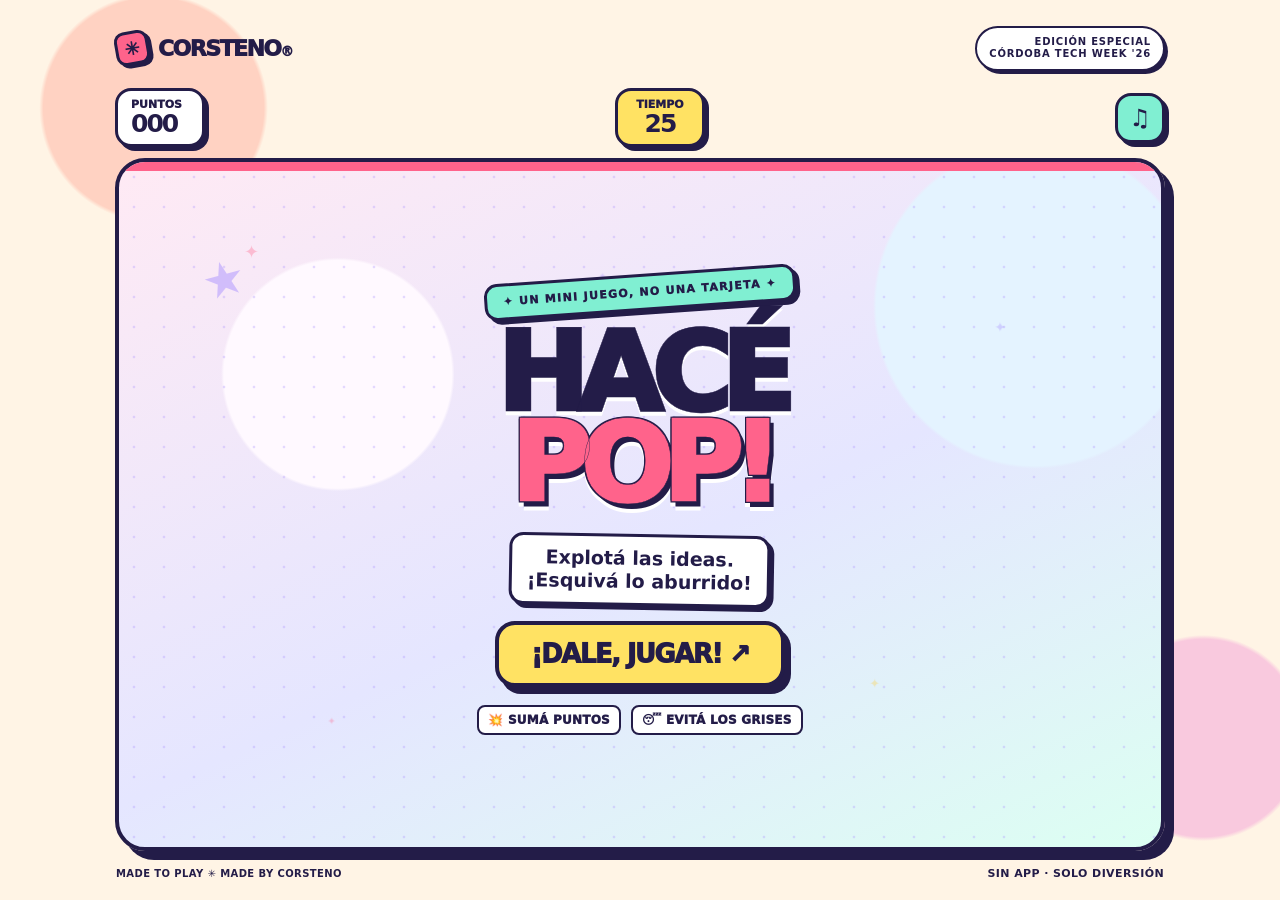
==== techweek/index.html @ 60bf5d89 "feat: add COR-247 Tech Week POP game" ====
<!doctype html>
<html lang="es-AR">
<head>
  <meta charset="UTF-8">
  <meta name="viewport" content="width=device-width,initial-scale=1,viewport-fit=cover">
  <meta name="theme-color" content="#fff1de">
  <meta name="description" content="Un minijuego de Corsteno: explotá ideas, sumá combos y rompé el aburrimiento.">
  <link rel="icon" href="data:,">
  <title>¡Hacé POP! — Corsteno Play Lab</title>
  <style>
    :root{--ink:#231c48;--cream:#fff4e5;--pink:#ff638b;--lemon:#ffe263;--mint:#80efd2;--purple:#ab93ff;--blue:#6ccdf7;--shadow:#231c48}
    *{box-sizing:border-box}
    html{height:100%;background:var(--cream)}
    body{min-height:100%;margin:0;color:var(--ink);background:radial-gradient(circle at 12% 12%,#ffd2c2 0 8%,transparent 8.3%),radial-gradient(circle at 94% 82%,#f9c9de 0 7%,transparent 7.3%),var(--cream);font-family:system-ui,-apple-system,BlinkMacSystemFont,"Segoe UI",sans-serif;overflow-x:hidden}
    button,a{font:inherit}
    button:focus-visible,a:focus-visible{outline:4px solid #005fd1;outline-offset:4px}
    .app{width:min(100% - 26px,1050px);min-height:100svh;margin:auto;padding:15px 0 22px;display:flex;flex-direction:column;gap:12px}
    .topbar{min-height:56px;display:flex;justify-content:space-between;align-items:center;gap:12px}
    .logo{display:flex;align-items:center;gap:9px;font-weight:1000;font-size:clamp(16px,3.2vw,22px);letter-spacing:-.07em;white-space:nowrap}
    .logo-mark{width:34px;height:34px;display:grid;place-items:center;background:var(--pink);border:3px solid var(--ink);border-radius:10px;box-shadow:3px 3px 0 var(--ink);transform:rotate(-10deg);font-size:18px;letter-spacing:0}
    .event-tag{font-size:10px;text-align:right;font-weight:900;line-height:1.25;letter-spacing:.08em;background:#fff;border:2px solid var(--ink);border-radius:99px;padding:8px 12px;box-shadow:3px 3px 0 var(--ink)}
    .game-shell{flex:1;min-height:0;display:flex;flex-direction:column;gap:11px}
    .hud{display:flex;justify-content:space-between;align-items:center;gap:9px;min-height:52px}
    .pill{min-width:90px;padding:8px 13px;border:3px solid var(--ink);border-radius:16px;background:#fff;box-shadow:4px 4px 0 var(--ink);font-size:11px;font-weight:1000;line-height:1.12}
    .pill strong{font-variant-numeric:tabular-nums;display:block;font-size:25px;letter-spacing:-.08em;line-height:1}
    .pill-time{background:var(--lemon);text-align:center;min-width:90px}
    .pill-score{background:#fff;text-align:left}
    .sound-btn{width:50px;height:50px;border:3px solid var(--ink);border-radius:16px;background:var(--mint);color:var(--ink);box-shadow:4px 4px 0 var(--ink);cursor:pointer;font-size:24px;display:grid;place-items:center}
    .arena{position:relative;isolation:isolate;flex:1;min-height:430px;overflow:hidden;border:4px solid var(--ink);border-radius:30px;background:radial-gradient(circle at 21% 31%,#fff9ff 0 12%,transparent 12.3%),radial-gradient(circle at 88% 21%,#e4f3ff 0 15%,transparent 15.3%),linear-gradient(155deg,#ffeaf4 0%,#e5e6ff 55%,#dcfff2 100%);box-shadow:9px 9px 0 var(--ink);touch-action:none;user-select:none;-webkit-user-select:none}
    .arena::before{content:"";position:absolute;inset:0;opacity:.32;pointer-events:none;background-image:radial-gradient(var(--purple) 1.5px,transparent 1.6px);background-size:30px 30px}
    .arena::after{content:"★";position:absolute;top:13%;left:8%;pointer-events:none;z-index:0;color:var(--purple);font-size:48px;transform:rotate(-15deg);opacity:.5}
    canvas{position:absolute;inset:0;width:100%;height:100%;display:block;z-index:1;touch-action:none;cursor:crosshair}
    .screen{position:absolute;inset:0;z-index:4;display:flex;flex-direction:column;align-items:center;justify-content:center;padding:20px 18px;text-align:center;pointer-events:auto}
    .screen[hidden]{display:none}
    .sticker{display:inline-flex;gap:6px;align-items:center;justify-content:center;padding:9px 16px;border:3px solid var(--ink);border-radius:13px;background:var(--mint);box-shadow:4px 4px 0 var(--ink);font-size:11px;font-weight:1000;letter-spacing:.12em;text-transform:uppercase;transform:rotate(-4deg)}
    .start-title{margin:17px 0 7px;color:var(--ink);font-size:clamp(48px,11.3vw,100px);line-height:.84;letter-spacing:-.095em;font-weight:1000;text-wrap:balance;text-transform:uppercase;-webkit-text-stroke:.4px var(--ink);filter:drop-shadow(0 4px 0 #fff)}
    .start-title em{display:block;color:var(--pink);font-style:normal;text-shadow:4px 5px 0 var(--ink),-1px -1px 0 var(--ink),1px -1px 0 var(--ink),-1px 1px 0 var(--ink)}
    .start-sub{margin:16px 0 15px;max-width:320px;font-size:clamp(14px,3.2vw,19px);font-weight:850;line-height:1.22;background:#fff;box-shadow:4px 4px 0 var(--ink);border:3px solid var(--ink);border-radius:14px;padding:10px 15px;transform:rotate(1deg)}
    .big-button{border:4px solid var(--ink);background:var(--lemon);color:var(--ink);border-radius:20px;padding:14px 32px;min-height:66px;cursor:pointer;box-shadow:6px 7px 0 var(--ink);font-size:clamp(20px,4vw,26px);font-weight:1000;letter-spacing:-.06em;transition:transform .12s,box-shadow .12s}
    .big-button:active{transform:translate(5px,5px);box-shadow:1px 2px 0 var(--ink)}
    .instructions{display:flex;gap:10px;align-items:center;justify-content:center;margin:18px 0 0;font-size:12px;font-weight:1000;text-transform:uppercase;letter-spacing:.02em;flex-wrap:wrap}
    .instructions span{padding:6px 9px;background:#fff;border-radius:8px;border:2px solid var(--ink)}
    .countdown-overlay{position:absolute;inset:0;z-index:7;display:grid;place-items:center;font-weight:1000;font-size:clamp(100px,26vw,230px);color:var(--pink);-webkit-text-stroke:5px var(--ink);text-shadow:8px 8px 0 #fff;pointer-events:none}
    .countdown-overlay[hidden]{display:none}
    .countdown-pop{animation:popIn .7s ease both}
    @keyframes popIn{0%{transform:scale(.25) rotate(-14deg);opacity:0}35%{transform:scale(1.17) rotate(7deg);opacity:1}100%{transform:scale(1) rotate(0deg);opacity:.5}}
    .combo-banner{position:absolute;top:25%;left:50%;z-index:5;transform:translateX(-50%) rotate(-8deg);padding:7px 18px;background:var(--lemon);border:3px solid var(--ink);border-radius:13px;box-shadow:4px 5px 0 var(--ink);font-size:clamp(22px,5vw,37px);font-weight:1000;letter-spacing:-.06em;white-space:nowrap;pointer-events:none;opacity:0}
    .combo-banner.shout{animation:combo .62s ease-out both}
    @keyframes combo{0%{opacity:0;transform:translate(-50%,20px) scale(.5) rotate(-13deg)}25%{opacity:1;transform:translate(-50%,0) scale(1.15) rotate(-8deg)}78%{opacity:1}100%{opacity:0;transform:translate(-50%,-26px) scale(1) rotate(2deg)}}
    .result-title{font-size:clamp(39px,9vw,86px);font-weight:1000;line-height:.86;letter-spacing:-.08em;text-transform:uppercase;margin:17px 0 6px;text-wrap:balance}
    .result-title .hot{color:var(--pink);text-shadow:3px 4px 0 var(--ink)}
    .result-points{margin:14px auto 7px;font-size:clamp(21px,5vw,30px);font-weight:1000;background:#fff;border:3px solid var(--ink);border-radius:18px;padding:10px 20px;box-shadow:5px 6px 0 var(--ink)}
    .result-points strong{font-size:clamp(32px,8vw,55px);letter-spacing:-.08em}
    .result-line{max-width:360px;font-size:clamp(13px,3vw,18px);font-weight:850;line-height:1.25;margin:12px 0 17px}
    .result-actions{display:flex;justify-content:center;align-items:center;flex-wrap:wrap;gap:12px}
    .result-actions .big-button{font-size:17px;min-height:56px;padding:11px 17px;background:var(--mint)}
    .secondary-button{display:inline-flex;justify-content:center;align-items:center;gap:5px;border:3px solid var(--ink);border-radius:14px;background:#fff;box-shadow:4px 4px 0 var(--ink);color:var(--ink);padding:13px 17px;text-decoration:none;cursor:pointer;font-size:16px;font-weight:1000}
    .result-links{display:flex;justify-content:center;gap:20px;flex-wrap:wrap;margin-top:22px;font-weight:850;font-size:13px}
    .result-links a{color:var(--ink);text-underline-offset:3px}
    .footer{display:flex;align-items:center;justify-content:space-between;gap:10px;font-size:10px;font-weight:900;letter-spacing:.04em;padding:5px 1px 0}
    .footer a{color:var(--ink)}
    .footer .hint{font-size:11px;font-weight:850}
    .progress-track{position:absolute;top:0;left:0;right:0;height:9px;z-index:3;background:rgba(35,28,72,.12)}
    .progress-fill{height:100%;width:100%;background:var(--pink);transform-origin:left center;transition:transform .1s linear}
    .guide{position:absolute;bottom:14px;left:50%;z-index:2;transform:translateX(-50%);font-size:11px;font-weight:1000;letter-spacing:.06em;white-space:nowrap;pointer-events:none;color:var(--ink);background:rgba(255,255,255,.85);padding:7px 10px;border-radius:50px;border:2px solid var(--ink);transition:opacity .4s}
    .guide[hidden]{display:none}
    @media (min-width:780px){.app{height:100svh;min-height:690px;max-height:1000px;padding:20px 0}.arena{min-height:430px}.start-title{font-size:clamp(77px,8.5vw,117px)}.screen{padding:35px}}
    @media (max-width:480px){.app{min-height:100svh;height:100svh;max-height:900px;padding:9px 0 15px;gap:8px}.topbar{min-height:46px}.logo-mark{width:28px;height:28px;font-size:14px}.event-tag{font-size:9px;padding:7px 9px}.game-shell{gap:8px}.hud{min-height:46px}.pill{min-width:82px;padding:6px 12px;border-width:2.5px}.pill strong{font-size:22px}.sound-btn{width:43px;height:43px;border-width:2.5px}.arena{min-height:0;border-radius:25px;box-shadow:6px 6px 0 var(--ink)}.sticker{font-size:10px}.start-title{font-size:clamp(52px,14vw,82px);margin-top:24px}.start-sub{margin-top:21px;margin-bottom:20px;font-size:16px}.big-button{min-height:62px}.instructions{margin-top:25px;font-size:10px;gap:7px}.footer{font-size:9px;min-height:20px}}
    @media (max-width:350px){.app{width:calc(100% - 17px)}.start-title{font-size:50px}.screen{padding:10px}.result-title{font-size:40px}.result-actions{gap:9px}.result-actions .big-button,.secondary-button{font-size:14px}.event-tag{font-size:8px}}
    @media (prefers-reduced-motion:reduce){*,*::before,*::after{animation-duration:.01ms!important;transition-duration:.01ms!important}}
  </style>
</head>
<body>
  <div class="app">
    <header class="topbar">
      <div class="logo" aria-label="Corsteno"><span class="logo-mark" aria-hidden="true">✳</span><span>CORSTENO<span style="font-size:.6em;letter-spacing:-.03em">®</span></span></div>
      <div class="event-tag">EDICIÓN ESPECIAL<br>CÓRDOBA TECH WEEK '26</div>
    </header>
    <main class="game-shell">
      <div class="hud" aria-live="off">
        <div class="pill pill-score">PUNTOS<strong id="score">000</strong></div>
        <div class="pill pill-time">TIEMPO<strong id="time">25</strong></div>
        <button id="soundBtn" class="sound-btn" type="button" title="Activar o desactivar sonido" aria-label="Desactivar sonido" aria-pressed="true">♫</button>
      </div>
      <section class="arena" id="arena" aria-label="Área del minijuego: explotá burbujas de colores y evitá las grises. Con teclado, presioná Espacio o Enter para explotar la burbuja más cercana" aria-keyshortcuts="Space Enter">
        <div class="progress-track"><div class="progress-fill" id="progress"></div></div>
        <canvas id="game" aria-hidden="true"></canvas>
        <div class="guide" id="guide" hidden>DESLIZÁ O TOCÁ LAS BURBUJAS ✨</div>
        <div class="combo-banner" id="comboBanner" aria-hidden="true"></div>
        <div class="countdown-overlay" id="countdown" aria-hidden="true" hidden>3</div>
        <div class="screen" id="startScreen">
          <span class="sticker">✦ UN MINI JUEGO, NO UNA TARJETA ✦</span>
          <h1 class="start-title">HACÉ <em>POP!</em></h1>
          <p class="start-sub">Explotá las ideas. <br>¡Esquivá lo aburrido!</p>
          <button class="big-button" id="playBtn" type="button">¡DALE, JUGAR! <span aria-hidden="true">↗</span></button>
          <div class="instructions" aria-hidden="true"><span>💥 SUMÁ PUNTOS</span><span>😴 EVITÁ LOS GRISES</span></div>
        </div>
        <div class="screen" id="endScreen" hidden aria-live="polite">
          <span class="sticker" id="rankSticker">★ LO HICISTE ★</span>
          <h2 class="result-title" id="endTitle">SOS PURO <span class="hot">WOW.</span></h2>
          <p class="result-points"><strong id="endScore">0</strong> PUNTOS</p>
          <p class="result-line">¿Te imaginás un juego así con tu marca?</p>
          <div class="result-actions">
            <a class="big-button" id="contactBtn" href="mailto:contact@corsteno.com?subject=Quiero%20una%20activaci%C3%B3n%20interactiva" style="text-decoration:none;display:inline-flex;align-items:center;justify-content:center">HAGAMOS UNO ↗</a>
            <button class="secondary-button" id="againBtn" type="button">↻ OTRA VEZ</button>
          </div>
          <div class="result-links"><a id="saveContact" href="#">+ GUARDAR CONTACTO</a><a href="https://corsteno.com/" rel="noopener" target="_blank">VER QUÉ HACEMOS ↗</a></div>
        </div>
      </section>
      <footer class="footer"><span>MADE TO PLAY ✳ MADE BY CORSTENO</span><span class="hint">SIN APP · SOLO DIVERSIÓN</span></footer>
    </main>
  </div>
  <script>
  (()=>{
    'use strict';
    const $ = s=>document.querySelector(s);
    const cv=$('#game'),ctx=cv.getContext('2d');
    const arena=$('#arena'),startScreen=$('#startScreen'),endScreen=$('#endScreen');
    const scoreText=$('#score'),timeText=$('#time'),progress=$('#progress');
    const countdownEl=$('#countdown'),guide=$('#guide'),banner=$('#comboBanner');
    const TOTAL=25, types=[
      {tag:'WOW',color:'#ffdd53',light:'#fff6ad',points:10},
      {tag:'IDEA',color:'#ff668c',light:'#ffc3d3',points:10},
      {tag:'PLAY',color:'#73e7c8',light:'#c6fff0',points:10},
      {tag:'3D',color:'#6fc9ff',light:'#c8edff',points:15},
      {tag:'x2',color:'#aa93ff',light:'#e7dbff',points:25,rare:true},
      {tag:'ZZZ',color:'#a4a4bb',light:'#ececf3',points:-20,bad:true}
    ];
    let w=0,h=0,dpr=1,objects=[],particles=[],floats=[],trails=[];
    let state='ready',score=0,best=0,combo=0,lastHit=0,timeLeft=TOTAL,elapsed=0,spawnIn=0;
    let lastFrame=0,countIndex=0,countTimer=0,pointerDown=false,lastPointer=null,sound=true,audio=null;
    let sessionId=0,frameTick=0;
    try{best=Number(localStorage.getItem('corstenoPopBest')||0)||0}catch(e){}
    const rand=(a,b)=>a+Math.random()*(b-a);
    const clamp=(v,a,b)=>Math.max(a,Math.min(b,v));
    function resize(){
      const box=arena.getBoundingClientRect();w=box.width;h=box.height;
      dpr=Math.min(window.devicePixelRatio||1,2);
      cv.width=Math.round(w*dpr);cv.height=Math.round(h*dpr);ctx.setTransform(dpr,0,0,dpr,0,0);
    }
    new ResizeObserver(resize).observe(arena);resize();
    const show=(el,yes)=>{el.hidden=!yes};
    function tone(freq=550,len=.09,type='sine',vol=.07){
      if(!sound)return;
      try{audio ||= new (window.AudioContext||window.webkitAudioContext)();if(audio.state==='suspended')audio.resume();
        const o=audio.createOscillator(),g=audio.createGain(),now=audio.currentTime;
        o.type=type;o.frequency.setValueAtTime(freq,now);o.frequency.exponentialRampToValueAtTime(Math.max(100,freq*.62),now+len);
        g.gain.setValueAtTime(vol,now);g.gain.exponentialRampToValueAtTime(.0001,now+len);
        o.connect(g);g.connect(audio.destination);o.start(now);o.stop(now+len+.005);
      }catch(e){}
    }
    function vibrate(ms){try{if(navigator.vibrate)navigator.vibrate(ms)}catch(e){}}
    $('#soundBtn').addEventListener('click',()=>{sound=!sound;$('#soundBtn').textContent=sound?'♫':'♪̸';$('#soundBtn').setAttribute('aria-pressed',String(sound));$('#soundBtn').setAttribute('aria-label',sound?'Desactivar sonido':'Activar sonido');if(sound)tone(720,.1)});
    function reset(){score=0;combo=0;lastHit=0;elapsed=0;timeLeft=TOTAL;spawnIn=.1;objects=[];particles=[];floats=[];trails=[];pointerDown=false;lastPointer=null;scoreText.textContent='000';timeText.textContent=TOTAL;progress.style.transform='scaleX(1)';}
    function begin(){
      if(state==='countdown'||state==='playing')return;
      sessionId++;const id=sessionId;reset();state='countdown';show(startScreen,false);show(endScreen,false);show(countdownEl,true);show(guide,false);
      let i=3;countdownEl.textContent=i;countdownEl.classList.remove('countdown-pop');void countdownEl.offsetWidth;countdownEl.classList.add('countdown-pop');tone(540,.09);
      clearInterval(countTimer);countTimer=setInterval(()=>{if(id!==sessionId){clearInterval(countTimer);return}if(document.hidden)return;
        i--;if(i===0){clearInterval(countTimer);show(countdownEl,false);state='playing';show(guide,true);setTimeout(()=>{if(state==='playing')show(guide,false)},2200);lastFrame=performance.now();}
        else{countdownEl.textContent=i;countdownEl.classList.remove('countdown-pop');void countdownEl.offsetWidth;countdownEl.classList.add('countdown-pop');tone(540+(3-i)*60,.08)}
      },670);
    }
    $('#playBtn').addEventListener('click',begin);$('#againBtn').addEventListener('click',begin);
    function spawn(){
      const t=Math.random();const type=t<.14?types[5]:t<.20?types[4]:types[Math.floor(rand(0,4))];
      const r=clamp(w*.095,29,49)*rand(.86,1.13);
      let x=rand(r+12,w-r-12),y=h+r+rand(0,45);
      objects.push({x,y,r,vy:rand(-635,-510)*(h<520?.89:1),vx:rand(-60,60),gravity:rand(325,385),rotation:rand(-.1,.1),spin:rand(-1,1),type,done:false,t:0});
    }
    function spawnBurst(){spawn();if(Math.random()<.38&&objects.length<10)spawn()}
    function particle(x,y,color,bad=false){
      for(let i=0;i<(bad?9:19);i++){let a=Math.PI*2*i/(bad?9:19)+rand(-.3,.3),v=rand(80,260);particles.push({x,y,vx:Math.cos(a)*v,vy:Math.sin(a)*v-rand(10,65),life:rand(.4,.9),total:.9,c:color,size:rand(3,10),rect:Math.random()<.5})}
    }
    function floatText(x,y,t,color){floats.push({x,y,text:t,c:color,life:.85})}
    function shout(t){banner.textContent=t;banner.classList.remove('shout');void banner.offsetWidth;banner.classList.add('shout')}
    function hit(obj){
      if(obj.done||state!=='playing')return;
      obj.done=true;const bad=obj.type.bad;
      if(bad){score=Math.max(0,score-20);combo=0;floatText(obj.x,obj.y,'−20','#e94770');tone(165,.18,'sawtooth',.05);vibrate(45)}
      else{
        let now=performance.now();combo=now-lastHit<1300?combo+1:1;lastHit=now;
        const multiplier=combo>=8?3:combo>=4?2:1;
        const earned=obj.type.points*multiplier;score+=earned;floatText(obj.x,obj.y,`+${earned}`,obj.type.color);
        tone(rand(580,830)+Math.min(combo,12)*32,.09,'triangle',.06);vibrate(8);
        if(combo===4||combo===8||combo===13)shout(`¡COMBO x${multiplier}!`);
      }
      scoreText.textContent=String(score).padStart(3,'0');particle(obj.x,obj.y,obj.type.color,bad);
    }
    function segDistance2(px,py,ax,ay,bx,by){const dx=bx-ax,dy=by-ay,L=dx*dx+dy*dy;if(L<.01)return (px-ax)**2+(py-ay)**2;const k=clamp(((px-ax)*dx+(py-ay)*dy)/L,0,1);return (px-(ax+k*dx))**2+(py-(ay+k*dy))**2;}
    function gesture(from,to){if(state!=='playing')return;for(const o of objects){if(!o.done&&segDistance2(o.x,o.y,from.x,from.y,to.x,to.y)<(o.r+9)**2)hit(o)}trails.push({x:to.x,y:to.y,life:.23});}
    const pos=e=>{let b=cv.getBoundingClientRect();return{x:e.clientX-b.left,y:e.clientY-b.top}};
    cv.addEventListener('pointerdown',e=>{if(state!=='playing')return;pointerDown=true;lastPointer=pos(e);cv.setPointerCapture(e.pointerId);gesture(lastPointer,lastPointer);});
    cv.addEventListener('pointermove',e=>{if(!pointerDown||state!=='playing')return;let p=pos(e);gesture(lastPointer||p,p);lastPointer=p});
    for(const kind of ['pointerup','pointercancel','lostpointercapture'])cv.addEventListener(kind,()=>{pointerDown=false;lastPointer=null});
    document.addEventListener('visibilitychange',()=>{lastFrame=performance.now();pointerDown=false;lastPointer=null});
    // Keyboard play option: space/enter bursts the nearest active bubble.
    arena.tabIndex=0;
    arena.addEventListener('keydown',e=>{if(state==='playing'&&(e.code==='Space'||e.code==='Enter')){e.preventDefault();const o=objects.filter(a=>!a.done&&!a.type.bad).sort((a,b)=>Math.abs(a.y-h*.55)-Math.abs(b.y-h*.55))[0];if(o)hit(o)}});
    function roundedRect(x,y,w,h,r){r=Math.min(r,w/2,h/2);ctx.beginPath();ctx.roundRect(x,y,w,h,r);}
    function drawBubble(o){
      const {x,y,r}=o;
      ctx.save();ctx.translate(x,y);ctx.rotate(o.rotation);
      ctx.shadowColor='rgba(35,28,72,.23)';ctx.shadowBlur=0;ctx.shadowOffsetY=7;
      ctx.beginPath();ctx.arc(0,0,r,0,Math.PI*2);ctx.fillStyle='#231c48';ctx.fill();
      ctx.shadowColor='transparent';ctx.shadowOffsetY=0;
      const g=ctx.createRadialGradient(-r*.35,-r*.45,3,0,0,r*1.35);g.addColorStop(0,o.type.light);g.addColorStop(.7,o.type.color);g.addColorStop(1,o.type.color);
      ctx.beginPath();ctx.arc(0,-3,r-3,0,Math.PI*2);ctx.fillStyle=g;ctx.fill();
      ctx.lineWidth=3;ctx.strokeStyle='#231c48';ctx.stroke();
      ctx.beginPath();ctx.ellipse(-r*.32,-r*.39,r*.2,r*.09,-.5,0,Math.PI*2);ctx.fillStyle='rgba(255,255,255,.8)';ctx.fill();
      ctx.fillStyle='#231c48';ctx.textAlign='center';ctx.textBaseline='middle';
      if(o.type.bad){ctx.font=`900 ${r*.57}px system-ui`;ctx.fillText('☹',0,-4);ctx.font=`900 ${r*.27}px system-ui`;ctx.fillText('ZZZ',0,r*.44)}
      else {ctx.font=`1000 ${r*(o.type.tag==='IDEA'?.47:.53)}px system-ui`;ctx.fillText(o.type.tag,0,-3);ctx.font=`900 ${r*.35}px system-ui`;ctx.fillText('✦',0,r*.48)}
      ctx.restore();
    }
    function drawParticle(p){ctx.save();ctx.translate(p.x,p.y);ctx.rotate(p.vx*.008);ctx.globalAlpha=clamp(p.life*1.8,0,1);ctx.fillStyle=p.c;ctx.strokeStyle='#231c48';ctx.lineWidth=1.5;if(p.rect){ctx.fillRect(-p.size/2,-p.size/2,p.size,p.size*.55);ctx.strokeRect(-p.size/2,-p.size/2,p.size,p.size*.55)}else{ctx.beginPath();ctx.arc(0,0,p.size*.52,0,Math.PI*2);ctx.fill()}ctx.restore()}
    function end(){if(state!=='playing')return;state='ended';show(guide,false);show(endScreen,true);show(countdownEl,false);if(score>best){best=score;try{localStorage.setItem('corstenoPopBest',String(best))}catch(e){}}
      $('#endScore').textContent=score;
      $('#endTitle').innerHTML=score>=420?'SOS PURO <span class="hot">WOW.</span>':score>=210?'¡QUÉ NIVEL DE <span class="hot">PLAY!</span>':'¡SE ARMÓ EL <span class="hot">POP!</span>';
      $('#rankSticker').textContent=score>=420?'✦ LEYENDA DEL POP ✦':score>=210?'★ PRO DEL PLAY ★':'★ ROMPISTE LA RUTINA ★';
      tone(780,.16,'triangle');setTimeout(()=>tone(1040,.22,'triangle'),90);
      for(let i=0;i<70;i++)particles.push({x:rand(0,w),y:rand(-150,0),vx:rand(-55,55),vy:rand(40,145),life:rand(1.3,3),total:3,c:['#ff638b','#ffe263','#80efd2','#ab93ff'][i%4],size:rand(4,11),rect:true});
    }
    function backgroundSparkles(t){
      ctx.save();const stars=[ [.12,.13,18],[.84,.24,14],[.72,.77,13],[.2,.83,10],[.46,.18,10] ];
      for(let i=0;i<stars.length;i++){const [a,b,s]=stars[i],x=w*a,y=h*b+Math.sin(t*.001+i)*7;
        ctx.globalAlpha=.35;ctx.fillStyle=['#ff668c','#a58dff','#ffcf40'][i%3];ctx.font=`900 ${s}px system-ui`;ctx.fillText('✦',x,y)}ctx.restore()
    }
    function loop(now){
      if(!lastFrame)lastFrame=now;let dt=clamp((now-lastFrame)/1000,0,.05);lastFrame=now;frameTick++;
      if(document.hidden){requestAnimationFrame(loop);return;}
      ctx.clearRect(0,0,w,h);backgroundSparkles(now);
      if(state==='playing'){
        elapsed+=dt;timeLeft=Math.max(0,TOTAL-elapsed);timeText.textContent=Math.ceil(timeLeft);progress.style.transform=`scaleX(${timeLeft/TOTAL})`;
        if(timeLeft<=0)end();
        spawnIn-=dt;
        if(spawnIn<=0){spawnBurst();spawnIn=rand(.33,.57)*clamp(1-elapsed/TOTAL*.35,.6,1)}
      }
      if(state==='ready' && objects.length<6 && frameTick%35===0){const type=types[Math.floor(Math.random()*4)];objects.push({x:rand(35,w-35),y:h+rand(10,80),r:clamp(w*.08,30,47),vy:rand(-140,-95),vx:rand(-25,25),gravity:0,rotation:rand(-.2,.2),spin:rand(-.7,.7),type,done:false,t:0,preview:true});}
      for(let i=objects.length-1;i>=0;i--){const o=objects[i];if(o.done){objects.splice(i,1);continue;}o.t+=dt;o.x+=o.vx*dt;o.y+=o.vy*dt;o.vy+=o.gravity*dt;o.rotation+=o.spin*dt;
        if(o.preview){if(o.y<-o.r-15){objects.splice(i,1);continue;}}else if(o.y>h+o.r+95&&o.vy>0){objects.splice(i,1);continue;}drawBubble(o);
      }
      if(state==='ended')objects=[];
      for(let i=particles.length-1;i>=0;i--){const p=particles[i];p.life-=dt;p.x+=p.vx*dt;p.y+=p.vy*dt;p.vy+=230*dt;if(p.life<=0){particles.splice(i,1);continue}drawParticle(p)}
      for(let i=floats.length-1;i>=0;i--){const f=floats[i];f.life-=dt;f.y-=75*dt;if(f.life<=0){floats.splice(i,1);continue}ctx.save();ctx.textAlign='center';ctx.textBaseline='middle';ctx.font=`1000 ${clamp(w*.075,23,45)}px system-ui`;ctx.lineWidth=5;ctx.strokeStyle='#231c48';ctx.globalAlpha=Math.min(1,f.life*1.8);ctx.strokeText(f.text,f.x,f.y);ctx.fillStyle=f.c;ctx.fillText(f.text,f.x,f.y);ctx.restore()}
      for(let i=trails.length-1;i>=0;i--){const p=trails[i];p.life-=dt;if(p.life<=0){trails.splice(i,1);continue}ctx.save();ctx.globalAlpha=p.life*2;ctx.fillStyle='#fff';ctx.strokeStyle='#ff638b';ctx.lineWidth=3;ctx.beginPath();ctx.arc(p.x,p.y,p.life*34+3,0,Math.PI*2);ctx.fill();ctx.stroke();ctx.restore()}
      requestAnimationFrame(loop);
    }
    requestAnimationFrame(loop);
    const vcard='BEGIN:VCARD\r\nVERSION:3.0\r\nFN:Corsteno Interactive Technologies\r\nORG:Corsteno Interactive Technologies\r\nEMAIL;TYPE=INTERNET:contact@corsteno.com\r\nURL:https://corsteno.com/\r\nNOTE:Experiencias web 3D y activaciones interactivas\r\nEND:VCARD\r\n';
    const blob=new Blob([vcard],{type:'text/vcard;charset=utf-8'});let objectUrl=URL.createObjectURL(blob);$('#saveContact').href=objectUrl;$('#saveContact').download='Corsteno.vcf';
  })();
  </script>
</body>
</html>
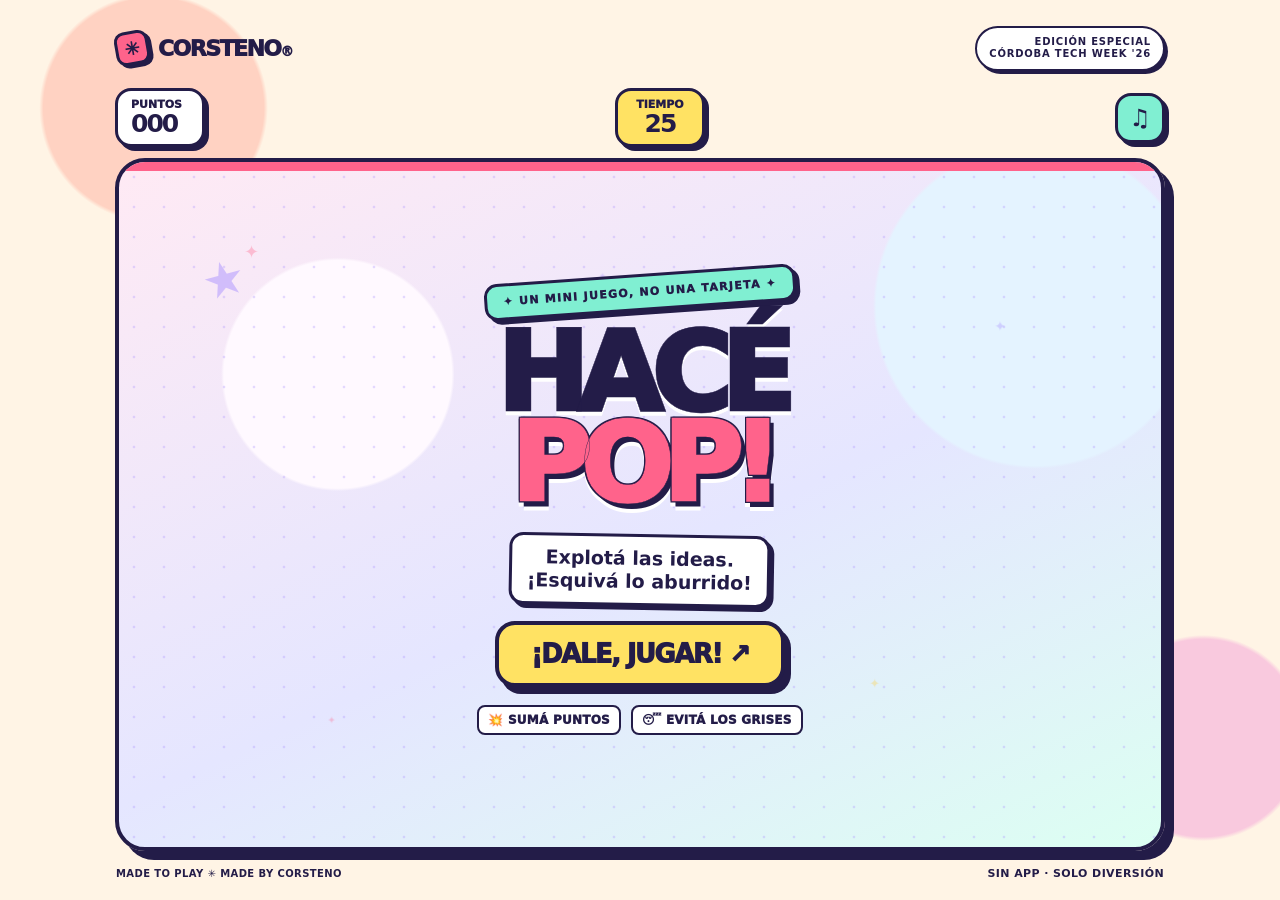
==== commit 959bbeda: "fix: address COR-247 Sourcery findings" ====
--- a/techweek/index.html
+++ b/techweek/index.html
@@ -67,6 +67,19 @@
     @media (min-width:780px){.app{height:100svh;min-height:690px;max-height:1000px;padding:20px 0}.arena{min-height:430px}.start-title{font-size:clamp(77px,8.5vw,117px)}.screen{padding:35px}}
     @media (max-width:480px){.app{min-height:100svh;height:100svh;max-height:900px;padding:9px 0 15px;gap:8px}.topbar{min-height:46px}.logo-mark{width:28px;height:28px;font-size:14px}.event-tag{font-size:9px;padding:7px 9px}.game-shell{gap:8px}.hud{min-height:46px}.pill{min-width:82px;padding:6px 12px;border-width:2.5px}.pill strong{font-size:22px}.sound-btn{width:43px;height:43px;border-width:2.5px}.arena{min-height:0;border-radius:25px;box-shadow:6px 6px 0 var(--ink)}.sticker{font-size:10px}.start-title{font-size:clamp(52px,14vw,82px);margin-top:24px}.start-sub{margin-top:21px;margin-bottom:20px;font-size:16px}.big-button{min-height:62px}.instructions{margin-top:25px;font-size:10px;gap:7px}.footer{font-size:9px;min-height:20px}}
     @media (max-width:350px){.app{width:calc(100% - 17px)}.start-title{font-size:50px}.screen{padding:10px}.result-title{font-size:40px}.result-actions{gap:9px}.result-actions .big-button,.secondary-button{font-size:14px}.event-tag{font-size:8px}}
+    @media (orientation:landscape) and (max-height:520px){
+      .app{height:100svh;min-height:0;max-height:none;padding:5px 0 6px;gap:4px}
+      .topbar{min-height:27px}.logo{font-size:16px}.logo-mark{width:24px;height:24px;font-size:13px;border-width:2px}.event-tag{font-size:8px;padding:4px 8px;border-width:2px}
+      .game-shell{min-height:0;gap:4px}.hud{min-height:34px}.pill{min-width:75px;padding:3px 9px;border-width:2px;border-radius:10px;font-size:9px;box-shadow:2px 2px 0 var(--ink)}.pill strong{font-size:18px}.sound-btn{width:36px;height:36px;border-width:2px;border-radius:10px;font-size:18px;box-shadow:2px 2px 0 var(--ink)}
+      .arena{min-height:0;border-width:3px;border-radius:18px;box-shadow:4px 4px 0 var(--ink)}.screen{padding:6px 12px}.sticker{padding:3px 8px;border-width:2px;border-radius:8px;box-shadow:2px 2px 0 var(--ink);font-size:8px}
+      .start-title{font-size:clamp(42px,14vh,60px);margin:6px 0 3px}.start-sub{font-size:12px;line-height:1.08;margin:5px 0 7px;padding:4px 8px;border-width:2px;box-shadow:2px 2px 0 var(--ink)}.big-button{min-height:38px;padding:5px 16px;border-width:2px;border-radius:11px;box-shadow:3px 3px 0 var(--ink);font-size:16px}.instructions{margin-top:7px;font-size:8px;gap:5px}.instructions span{padding:2px 5px;border-width:1px}
+      .result-title{font-size:clamp(32px,10vh,48px);margin:7px 0 2px}.result-points{font-size:15px;margin:5px auto 3px;padding:3px 10px;border-width:2px;box-shadow:2px 2px 0 var(--ink)}.result-points strong{font-size:26px}.result-line{font-size:11px;margin:4px 0 6px}.result-actions{gap:8px}.result-actions .big-button{font-size:12px;min-height:32px;padding:4px 9px}.secondary-button{font-size:12px;padding:5px 9px;border-width:2px;border-radius:9px;box-shadow:2px 2px 0 var(--ink)}.result-links{font-size:10px;gap:10px;margin-top:7px}
+      .guide{bottom:7px;font-size:9px;padding:4px 7px}.footer{font-size:8px;min-height:11px}.footer .hint{font-size:8px}
+    }
+    @media (orientation:landscape) and (max-height:340px){
+      .start-title{font-size:clamp(38px,12vh,44px);margin:4px 0 2px}.start-title em{display:inline}.start-sub{margin:4px 0 5px}.instructions{margin-top:5px}
+      .result-title{font-size:32px;margin:4px 0 2px}.result-points{font-size:13px;margin:3px auto 2px;padding:2px 8px}.result-points strong{font-size:22px}.result-line{margin:2px 0 4px}.result-links{margin-top:4px}
+    }
     @media (prefers-reduced-motion:reduce){*,*::before,*::after{animation-duration:.01ms!important;transition-duration:.01ms!important}}
   </style>
 </head>
@@ -130,7 +143,9 @@
     let state='ready',score=0,best=0,combo=0,lastHit=0,timeLeft=TOTAL,elapsed=0,spawnIn=0;
     let lastFrame=0,countIndex=0,countTimer=0,pointerDown=false,lastPointer=null,sound=true,audio=null;
     let sessionId=0,frameTick=0;
-    try{best=Number(localStorage.getItem('corstenoPopBest')||0)||0}catch(e){}
+    const savedBest=()=>{try{return Math.max(0,Number(localStorage.getItem('corstenoPopBest')||0)||0)}catch(e){return 0}};
+    best=savedBest();
+    window.addEventListener('storage',e=>{if(e.key!=='corstenoPopBest'||e.newValue===null)return;const value=Math.max(0,Number(e.newValue)||0);if(value>best)best=value;else if(value<best)try{localStorage.setItem('corstenoPopBest',String(best))}catch(err){}});
     const rand=(a,b)=>a+Math.random()*(b-a);
     const clamp=(v,a,b)=>Math.max(a,Math.min(b,v));
     function resize(){
@@ -214,7 +229,7 @@
       ctx.restore();
     }
     function drawParticle(p){ctx.save();ctx.translate(p.x,p.y);ctx.rotate(p.vx*.008);ctx.globalAlpha=clamp(p.life*1.8,0,1);ctx.fillStyle=p.c;ctx.strokeStyle='#231c48';ctx.lineWidth=1.5;if(p.rect){ctx.fillRect(-p.size/2,-p.size/2,p.size,p.size*.55);ctx.strokeRect(-p.size/2,-p.size/2,p.size,p.size*.55)}else{ctx.beginPath();ctx.arc(0,0,p.size*.52,0,Math.PI*2);ctx.fill()}ctx.restore()}
-    function end(){if(state!=='playing')return;state='ended';show(guide,false);show(endScreen,true);show(countdownEl,false);if(score>best){best=score;try{localStorage.setItem('corstenoPopBest',String(best))}catch(e){}}
+    function end(){if(state!=='playing')return;state='ended';show(guide,false);show(endScreen,true);show(countdownEl,false);best=Math.max(best,savedBest());if(score>best){best=score;try{localStorage.setItem('corstenoPopBest',String(best))}catch(e){}}
       $('#endScore').textContent=score;
       $('#endTitle').innerHTML=score>=420?'SOS PURO <span class="hot">WOW.</span>':score>=210?'¡QUÉ NIVEL DE <span class="hot">PLAY!</span>':'¡SE ARMÓ EL <span class="hot">POP!</span>';
       $('#rankSticker').textContent=score>=420?'✦ LEYENDA DEL POP ✦':score>=210?'★ PRO DEL PLAY ★':'★ ROMPISTE LA RUTINA ★';
@@ -227,11 +242,11 @@
         ctx.globalAlpha=.35;ctx.fillStyle=['#ff668c','#a58dff','#ffcf40'][i%3];ctx.font=`900 ${s}px system-ui`;ctx.fillText('✦',x,y)}ctx.restore()
     }
     function loop(now){
-      if(!lastFrame)lastFrame=now;let dt=clamp((now-lastFrame)/1000,0,.05);lastFrame=now;frameTick++;
+      if(!lastFrame)lastFrame=now;const visibleDt=Math.max(0,(now-lastFrame)/1000),dt=Math.min(visibleDt,.05);lastFrame=now;frameTick++;
       if(document.hidden){requestAnimationFrame(loop);return;}
       ctx.clearRect(0,0,w,h);backgroundSparkles(now);
       if(state==='playing'){
-        elapsed+=dt;timeLeft=Math.max(0,TOTAL-elapsed);timeText.textContent=Math.ceil(timeLeft);progress.style.transform=`scaleX(${timeLeft/TOTAL})`;
+        elapsed+=visibleDt;timeLeft=Math.max(0,TOTAL-elapsed);timeText.textContent=Math.ceil(timeLeft);progress.style.transform=`scaleX(${timeLeft/TOTAL})`;
         if(timeLeft<=0)end();
         spawnIn-=dt;
         if(spawnIn<=0){spawnBurst();spawnIn=rand(.33,.57)*clamp(1-elapsed/TOTAL*.35,.6,1)}
